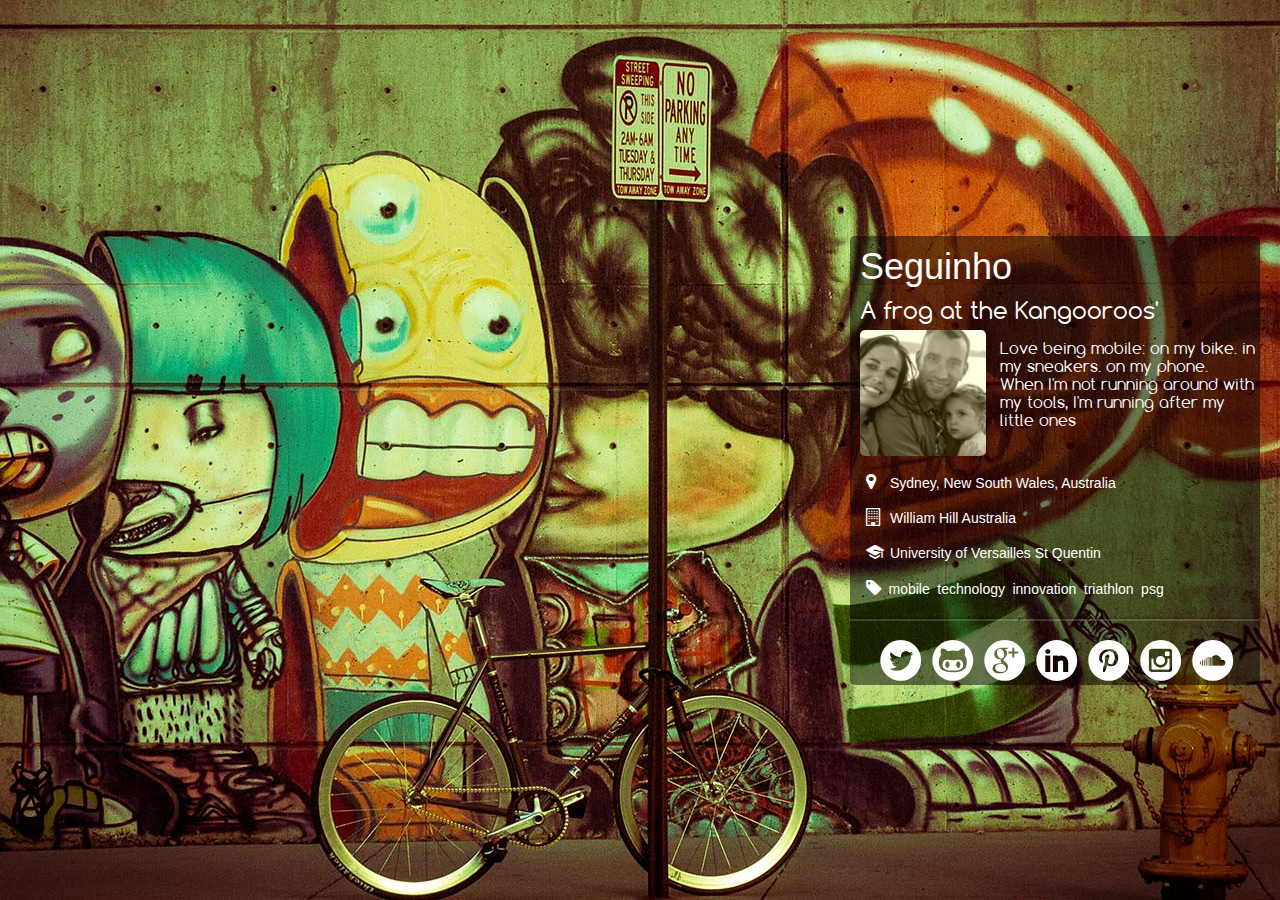
==== ho/index.html @ 4c04f8b2 "seguiho page" ====
<html>
<head>
	<meta http-equiv="content-type" content="text/html; charset=UTF-8">
	<!-- <meta name="viewport" content="width=device-width, minimum-scale=1.0, maximum-scale=1.0">
	<meta name="apple-mobile-web-app-capable" content="yes" /> -->
	<link rel="stylesheet" media="only screen and (min-device-width : 320px) and (max-device-width : 568px)" href="./../mobile.css" />
	<link rel="stylesheet" media="only screen and (min-device-width : 569px)" href="./../desktop.css" />
	<title>Stéphane Seguin</title>
	<script>
  (function(i,s,o,g,r,a,m){i['GoogleAnalyticsObject']=r;i[r]=i[r]||function(){
  (i[r].q=i[r].q||[]).push(arguments)},i[r].l=1*new Date();a=s.createElement(o),
  m=s.getElementsByTagName(o)[0];a.async=1;a.src=g;m.parentNode.insertBefore(a,m)
  })(window,document,'script','//www.google-analytics.com/analytics.js','ga');
  ga('create', 'UA-51084218-1', 'ssegu.in');
  ga('send', 'pageview');
</script>
</head>
<body>
	<div id="desktop">
        <div id="topbanner"></div>
        <div id="main">
            <div id="header"><a><span class="name">Seguinho</span><span class="url">ssegu<p style="color:navy;display:inline;">.</p>in<p style="color:red;display:inline;"></p><p style="color:navy;display:inline;"></p></span></a></div>
            <!-- <div id="header"><span class="name">Stéphane Seguin</span></div> -->
            <div id="subject"> A frog at the Kangooroos'</div>
            <div style="width: 100%; overflow: hidden;">
				<div id="avatar"><a href="#zoom"><img src="./../avatar_128.jpg" alt="Stéphane Seguin"></a></div>
				<div id="bio"><p>Love being mobile: on my bike. in my sneakers. on my phone. When I'm not running around with my tools, I'm running after my little ones</p></div>
			</div>
			<div id="meta">
				<ul class="glyph-location"><li><a href="https://www.google.com/maps/@-33.8830426,151.1874778,12z" target="_blank">Sydney, New South Wales, Australia</a></li></ul>
				<ul class="glyph-building"><li><a href="http://www.williamhill.com.au" target="_blank">William Hill Australia</a></li></ul>
				<ul class="educations glyph-education"><li><a href="http://www.uvsq.fr" target="_blank">University of Versailles St Quentin</a></li></ul>
				<ul class="list glyph-tag">
					<li><a href="https://twitter.com/search?q=%23mobile&src=typd&mode=news" target="_blank">mobile</a></li>
					<li><a href="https://twitter.com/search?q=%23technology&src=typd&mode=news" target="_blank">technology</a></li>
					<li><a href="https://twitter.com/search?q=%23innovation&src=typd&mode=news" target="_blank">innovation</a></li>
					<li><a href="http://www.ironman.com" target="_blank">triathlon</a></li>
					<li><a href="http://www.psg.fr/en/Accueil/0/Home" target="_blank">psg</a></li>
				</ul>
			</div>
			<div id="split" style="opacity: 1; margin-left: -11px;"><hr></div>
			<div id="social" style="margin-left: 15px;">
				<ul style="padding-bottom:10px;">
					<li><a href="http://twitter.com/outerrim" target='_top'><span class="twitter" aria-hidden="true" alt="Twitter"></span></a></li>
					<li><a href="https://github.com/outerrim" target='_top'><span class="github" aria-hidden="true" alt="GitHub"></span></a></li>
					<li><a href="http://plus.google.com/115829513497173787673" target='_top'><span class="googleplus" aria-hidden="true" alt="Google+"></span></a></li>
					<li><a href="http://au.linkedin.com/in/sseguin" target='_top'><span class="linkedin" aria-hidden="true" alt="LinkedIn"></span></a></li>
					<li><a href="http://pinterest.com/outerrim/" target='_top'><span class="pinterest" aria-hidden="true" alt="Pinterest"></span></a></li>
					<li><a href="http://instagram.com/stephane_seguin" target='_top'><span class="instagram" aria-hidden="true" alt="Instagram"></span></a></li>
					<li><a href="https://soundcloud.com/st-phane-seguin" target='_top'><span class="soundcloud" aria-hidden="true"  alt="Soundcloud"></span></a></li>
				</ul>
			</div>
        </div> 
    </div>
	<div id="zoom">
		<div id="frame">
			<a href="javascript:history.back()"><div id="photo">
				<img src="./../avatar_512.jpg" alt="Stéphane Seguin">
			</div></a>
		</div>
	</div>
</body>
</html>
---- mobile.css ----
@font-face {
    font-family: 'socicon';
    src: url('font/MonoSocialIconsFont-1.10.eot');
    src: url('font/MonoSocialIconsFont-1.10.eot?#iefix') format('embedded-opentype'),
         url('font/MonoSocialIconsFont-1.10.woff') format('woff');
    font-weight: normal;
    font-style: normal;
}
@font-face {
    font-family: 'glyphs';
    src: url('font/glyphs.eot');
    src: url('font/glyphs.eot?#iefix') format('embedded-opentype'),
         url('font/glyphs.woff') format('woff');
    font-weight: normal;
    font-style: normal;
}
html, body {
	height: 100%; 
	width: 100%;
	background: #222;
	margin: 0px;
	font-family: 'socicon';
}
#topbanner {
	content: url(./background_1680.jpg) no-repeat center bottom;
	display:block;
	width:100%;
	margin-top: -38px;
} 

#zoom {
	width:100%;
	position:absolute;
	top:20%;
	left:0px;
	display:none;
}
#zoom:target{ display:block;}
#frame {
	width:100%;
	background-color: white;
	position:absolute;
	-webkit-border-radius: 3px;
}
#photo img {width:100%; height: auto;}
#main {
	color: #b2b2b2;
	margin-left: 10px;
	margin-right: 10px;
}
#main a{color: #b2b2b2;}
#header {font-size: 5.15em; font-family: Arial;}

.url {display:none;}
#header a:hover .url {pointer-events: none; cursor: default;}
#header a:hover .name {opacity: 0;margin-left: -267px;}

#subject {font-size: 3.7em; margin-top: 10px;}
#avatar {
	width:33%;
	margin-top:5px;
	float:left;
}
#avatar img{
	width:100%;
	-webkit-border-radius: 5px;
}

#bio{
	margin-left: 35%; 
	margin-right: 2%;
	font-size: 2.5em; 
}

#split hr {display:none;}

[data-icon]:before { font-family: 'socicon'; content: attr(data-icon); speak: none; font-weight: normal; font-variant: normal; text-transform: none; line-height: 1; -webkit-font-smoothing: antialiased; }
.twitter:before {content : '\e086'}
.github:before {content : '\e037'}
.facebook:before {content : '\e027'}
.googleplus:before {content : '\e039'}
.linkedin:before {content : '\e052'}
.pinterest:before {content : '\e064'}
.instagram:before {content : '\e100'}
.soundcloud:before {content : '\e078'}
#social ul { font-size: 0; margin: 0; width: 100%; padding: 0px 0px 0px 5px;}
#social ul li { width: 13.5%; display: inline-block; }
#social ul li a { height: 34px; display: block;}
#social ul li a span { display: block; position: absolute; width: 35px; height: 35px;  color: #b2b2b2;}
#social ul li a span:before { font-size: 150px; -webkit-transition: all 0.1s ease-in-out; -moz-transition: all 0.1s ease-in-out; -o-transition: all 0.1s ease-in-out; transition: all 0.1s ease-in-out; }
#social ul li a span:hover:before, #social ul li a span.open:before { -webkit-transition: all 0.1s ease-in-out; -moz-transition: all 0.1s ease-in-out; -o-transition: all 0.1s ease-in-out; transition: all 0.1s ease-in-out; -webkit-backface-visibility: hidden; -moz-backface-visibility: hidden; -ms-backface-visibility: hidden; -o-backface-visibility: hidden; backface-visibility: hidden; }
#social ul li a span:hover.twitter:before, #social ul li a span.open.twitter:before { color: #00aced; }
#social ul li a span:hover.github:before, #social ul li a span.open.github:before { color: #56C1BB; }
#social ul li a span:hover.facebook:before, #social ul li a span.open.facebook:before { color: #3b5998; }
#social ul li a span:hover.googleplus:before, #social ul li a span.open.googleplus:before { color: #dd4b39; }
#social ul li a span:hover.linkedin:before, #social ul li a span.open.linkedin:before { color: #007bb6; }
#social ul li a span:hover.pinterest:before, #social ul li a span.open.pinterest:before { color: #cb2027; }
#social ul li a span:hover.instagram:before, #social ul li a span.open.instagram:before { color: #517fa4; }		
#social ul li a span:hover.soundcloud:before, #social ul li a span.open.soundcloud:before { color: #ff6600;}
#meta {
	font-family: 'glyphs';
	font-size: 24px;
	line-height: 5px;
}
#meta ul{padding-left: 6px; }
#meta li{list-style-type:none; padding-left: 6px; }
#meta a{ text-decoration: none; font-family: 'Arial'; font-size: 1.2em; }
.glyph-location li {display:inline; margin-left: 8px; line-height: 90%}
.glyph-building li {display:inline; margin-left: 4px; line-height: 90%}
.glyph-education li {display:inline; line-height: 90%}
.glyph-tag li {display:inline; margin-left: -3px; line-height: 90%}
.glyph-location:before {content: '\e813';}
.glyph-building:before {content: '\e829';}
.glyph-education:before {content: '\e82a';}
.glyph-tag:before {content: '\e823';}
---- desktop.css ----
@font-face {
    font-family: 'socicon';
    src: url('font/MonoSocialIconsFont-1.10.eot');
    src: url('font/MonoSocialIconsFont-1.10.eot?#iefix') format('embedded-opentype'),
         url('font/MonoSocialIconsFont-1.10.woff') format('woff');
    font-weight: normal;
    font-style: normal;
}
@font-face {
    font-family: 'glyphs';
    src: url('font/glyphs.eot');
    src: url('font/glyphs.eot?#iefix') format('embedded-opentype'),
         url('font/glyphs.woff') format('woff');
    font-weight: normal;
    font-style: normal;
}
html, body {
	height: 100%; 
	width: 100%;
	background: #222;
	margin: 0px;
	font-family: 'socicon';
}
#desktop {
	min-height: 100%;
	width:100%;
	background: url(./background_1680.jpg) no-repeat center bottom;
	display:block;
} 
#zoom {
	min-height: 100%;
	width:100%;
	background-color: rgba(0,0,0,0.5);
	position:absolute;
	top:0px;
	left:0px;
	display:none;
}
#zoom:target{ display:block;}
#frame {
	min-height: 540px;
	width:520px;
	background-color: white;
	position:absolute;
	top:50%;
	left: 50%; 
	-webkit-border-radius: 3px;
	margin-left: -260px;
	margin-top: -270px;
}
#photo {margin-left:4px;margin-top:4px;}
#main {
	background-color: rgba(0, 0, 0, 0.496094);
	-webkit-border-radius: 5px;
	color: white;
	padding-left: 10px;
	padding-top: 10px;
	padding-bottom: 10px;
	margin-top: -214px;
	width: 400px;
	position:absolute;
	top:50%;
	right: 20px;
}
#main a{color: white;}
#header {font-size: 36px; font-family: 'Arial'; width: 417px;}

.url {opacity: 0;}
#header a:hover .url {opacity: 1;}
#header a:hover .name {opacity: 0;margin-left: -267px;}

#subject {font-size: 24px; margin-top: 10px;}
#avatar {
	width:126px;
	height:126px;	
	margin-top:5px;
	float:left;
}
#avatar img{
	width:126px;
	-webkit-border-radius: 5px;
}
#bio{
	margin-left: 140px; 
	margin-right: 5px;
}
#split hr {
	border-top: 2px solid #000;
	border-bottom: 2px solid #fff;
	margin: 0;
	line-height: 1px;
	height: 0;
	filter: alpha(opacity=15);
	opacity: .15;
	margin-top: 20px;
	margin-bottom: 10px;
}
[data-icon]:before { font-family: 'socicon'; content: attr(data-icon); speak: none; font-weight: normal; font-variant: normal; text-transform: none; line-height: 1; -webkit-font-smoothing: antialiased; }
.twitter:before {content : '\e286'}
.github:before {content : '\e237'}
.facebook:before {content : '\e227'}
.googleplus:before {content : '\e239'}
.linkedin:before {content : '\e252'}
.pinterest:before {content : '\e264'}
.instagram:before {content : '\e300'}
.soundcloud:before {content : '\e278'}
#social ul { font-size: 0; margin: 0; width: 100%; padding: 0px 0px 0px 5px;}
#social ul li { width: 13.5%; display: inline-block; }
#social ul li a { height: 34px; display: block;}
#social ul li a span { display: block; position: absolute; width: 35px; height: 35px; }
#social ul li a span:before { font-size: 50px; -webkit-transition: all 0.1s ease-in-out; -moz-transition: all 0.1s ease-in-out; -o-transition: all 0.1s ease-in-out; transition: all 0.1s ease-in-out; }
#social ul li a span:hover:before, #social ul li a span.open:before { -webkit-transition: all 0.1s ease-in-out; -moz-transition: all 0.1s ease-in-out; -o-transition: all 0.1s ease-in-out; transition: all 0.1s ease-in-out; -webkit-backface-visibility: hidden; -moz-backface-visibility: hidden; -ms-backface-visibility: hidden; -o-backface-visibility: hidden; backface-visibility: hidden; }
#social ul li a span:hover.twitter:before, #social ul li a span.open.twitter:before { color: #00aced; }
#social ul li a span:hover.github:before, #social ul li a span.open.github:before { color: #56C1BB; }
#social ul li a span:hover.facebook:before, #social ul li a span.open.facebook:before { color: #3b5998; }
#social ul li a span:hover.googleplus:before, #social ul li a span.open.googleplus:before { color: #dd4b39; }
#social ul li a span:hover.linkedin:before, #social ul li a span.open.linkedin:before { color: #007bb6; }
#social ul li a span:hover.pinterest:before, #social ul li a span.open.pinterest:before { color: #cb2027; }
#social ul li a span:hover.instagram:before, #social ul li a span.open.instagram:before { color: #517fa4; }		
#social ul li a span:hover.soundcloud:before, #social ul li a span.open.soundcloud:before { color: #ff6600; }
#meta {
	font-family: 'glyphs';
	font-size: 18px;
	line-height: 5px;
}
#meta ul{padding-left: 6px; }
#meta li{list-style-type:none; padding-left: 6px; }
#meta a{ text-decoration: none; font-family: 'Arial'; font-size: 14px; }
.glyph-location li {display:inline; margin-left: 8px; line-height: 90%;}
.glyph-building li {display:inline; margin-left: 4px; line-height: 90%;}
.glyph-education li {display:inline; line-height: 90%;}
.glyph-tag li {display:inline; margin-left: -3px; line-height: 90%;}
.glyph-location:before {content: '\e813';}
.glyph-building:before {content: '\e829';}
.glyph-education:before {content: '\e82a';}
.glyph-tag:before {content: '\e823';}
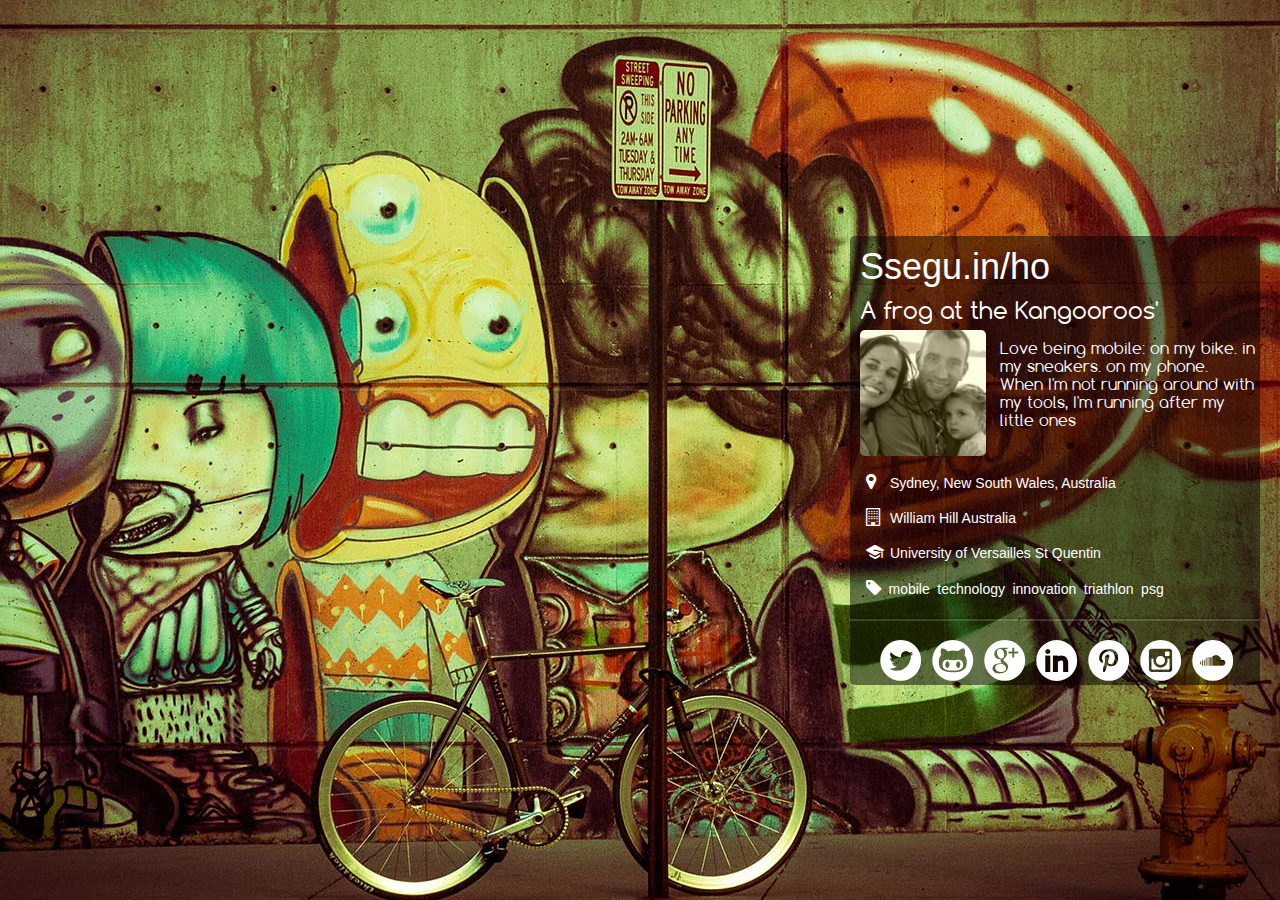
==== commit 6ea8d827: "Spelling mistakes" ====
--- a/ho/index.html
+++ b/ho/index.html
@@ -19,8 +19,7 @@
 	<div id="desktop">
         <div id="topbanner"></div>
         <div id="main">
-            <div id="header"><a><span class="name">Seguinho</span><span class="url">ssegu<p style="color:navy;display:inline;">.</p>in<p style="color:red;display:inline;"></p><p style="color:navy;display:inline;"></p></span></a></div>
-            <!-- <div id="header"><span class="name">Stéphane Seguin</span></div> -->
+            <div id="header"><span class="name">Ssegu.in/ho</span></div> 
             <div id="subject"> A frog at the Kangooroos'</div>
             <div style="width: 100%; overflow: hidden;">
 				<div id="avatar"><a href="#zoom"><img src="./../avatar_128.jpg" alt="Stéphane Seguin"></a></div>
